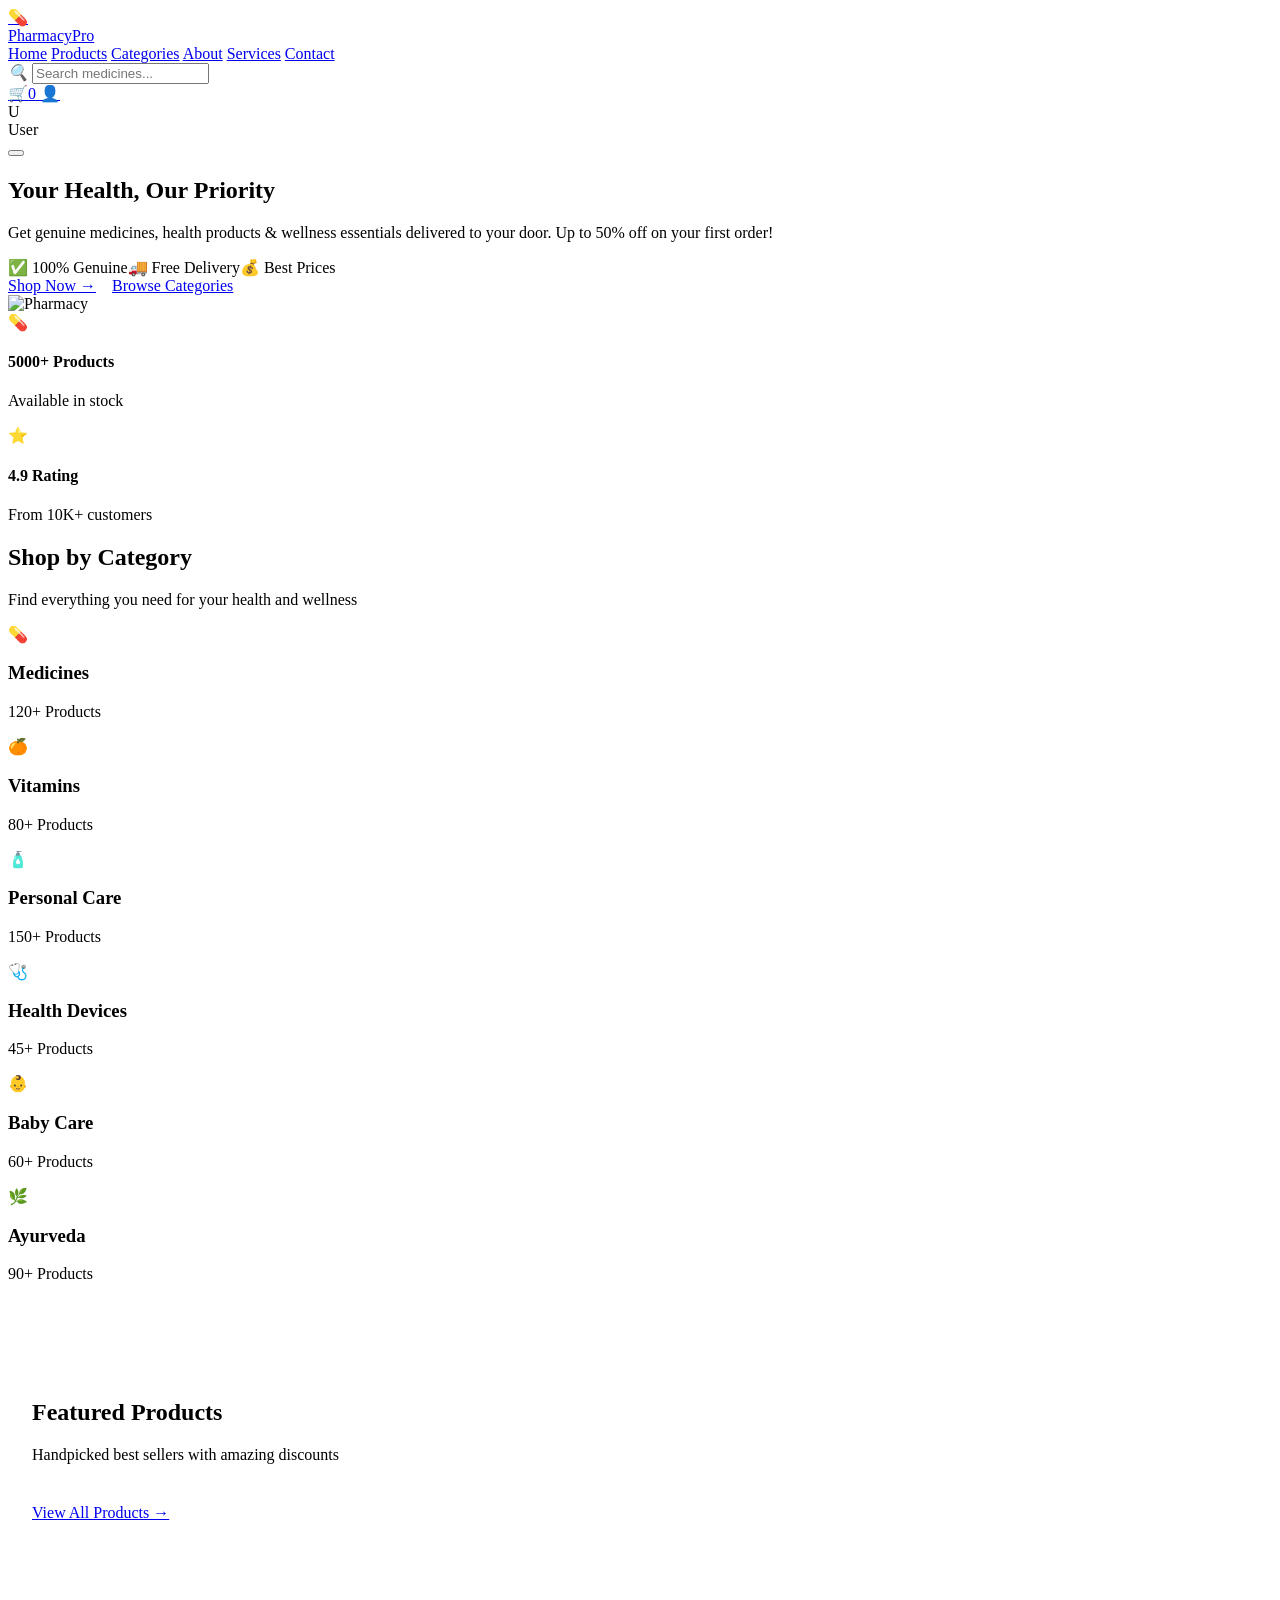
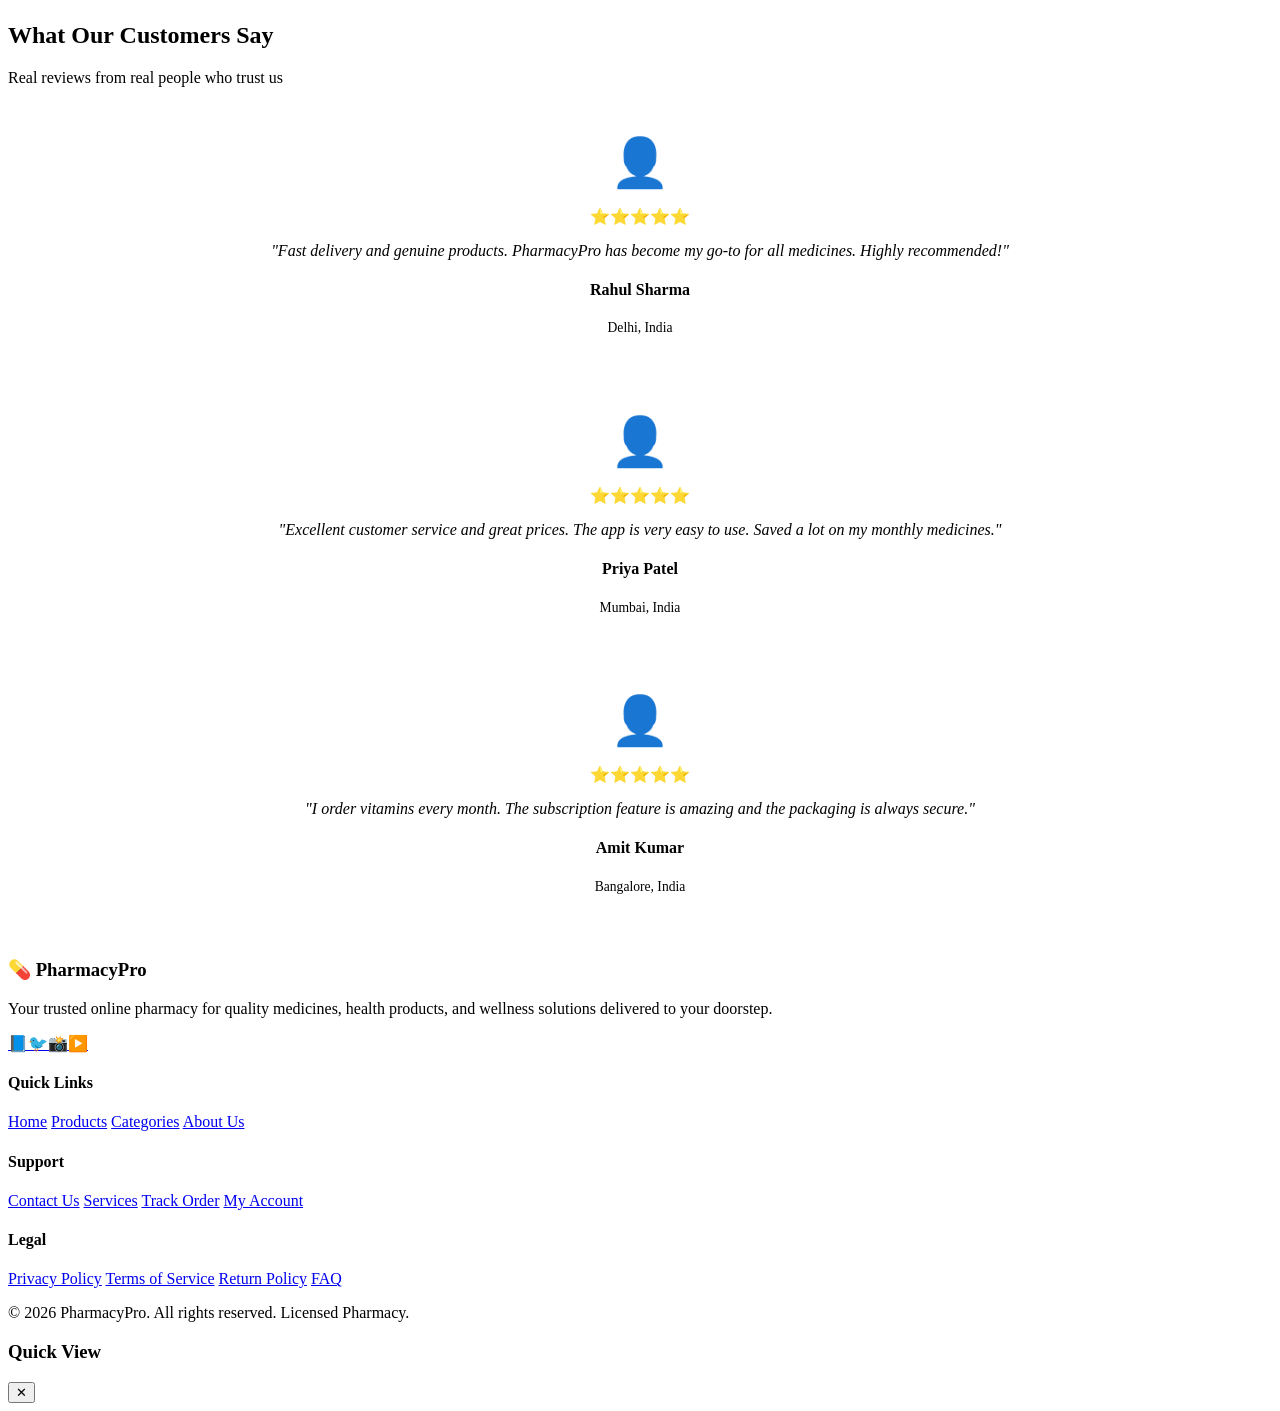
==== index.html @ deccadb0 "Initial PharmacyPro portfolio site" ====
<!DOCTYPE html><html lang="en"><head><meta charset="UTF-8"><meta name="viewport" content="width=device-width,initial-scale=1.0"><title>PharmacyPro - Your Trusted Online Pharmacy</title><link href="https://fonts.googleapis.com/css2?family=Inter:wght@400;500;600;700;800&display=swap" rel="stylesheet"><link rel="stylesheet" href="css/style.css"></head><body><header class="header">
  <div class="header-inner">
    <a href="index.html" class="logo">
      <div class="logo-icon">💊</div>
      <span>Pharmacy<span style="color:var(--primary)">Pro</span></span>
    </a>
    <nav class="nav-links">
      <a href="index.html" class="nav-home">Home</a>
      <a href="products.html" class="nav-products">Products</a>
      <a href="categories.html" class="nav-categories">Categories</a>
      <a href="about.html" class="nav-about">About</a>
      <a href="services.html" class="nav-services">Services</a>
      <a href="contact.html" class="nav-contact">Contact</a>
    </nav>
    <div class="header-actions">
      <div class="search-bar">
        <i>🔍</i>
        <input type="text" id="globalSearch" placeholder="Search medicines...">
      </div>
      <a href="cart.html" class="icon-btn" title="Cart">
        🛒<span class="badge" id="cartBadge">0</span>
      </a>
      <a href="auth.html" class="icon-btn" title="Account" id="authBtn">
        👤
      </a>
      <div class="user-menu hidden" id="userMenu">
        <div class="user-avatar" id="userAvatar">U</div>
        <span id="userName">User</span>
      </div>
      <button class="mobile-menu-btn" onclick="toggleMobileMenu()">
        <span></span><span></span><span></span>
      </button>
    </div>
  </div>
</header><section class="hero"><div class="hero-pattern"></div><div class="hero-content"><div class="hero-text"><h1>Your Health, <span>Our Priority</span></h1><p>Get genuine medicines, health products & wellness essentials delivered to your door. Up to 50% off on your first order!</p><div class="hero-badges"><span class="hero-badge">✅ 100% Genuine</span><span class="hero-badge">🚚 Free Delivery</span><span class="hero-badge">💰 Best Prices</span></div><div style="display:flex;gap:16px"><a href="products.html" class="btn btn-primary btn-lg">Shop Now →</a><a href="categories.html" class="btn btn-secondary btn-lg">Browse Categories</a></div></div><div class="hero-image"><img src="https://images.unsplash.com/photo-1584308666744-24d5c474f2ae?w=500&auto=format&fit=crop" alt="Pharmacy"><div class="hero-float-card card-1"><div class="icon">💊</div><div class="text"><h4>5000+ Products</h4><p>Available in stock</p></div></div><div class="hero-float-card card-2"><div class="icon">⭐</div><div class="text"><h4>4.9 Rating</h4><p>From 10K+ customers</p></div></div></div></div></section><section class="section"><div class="section-header"><h2>Shop by <span>Category</span></h2><p>Find everything you need for your health and wellness</p></div><div class="categories-grid"><div class="category-card" onclick="location.href='products.html?cat=medicines'"><div class="icon">💊</div><h3>Medicines</h3><p>120+ Products</p></div><div class="category-card" onclick="location.href='products.html?cat=vitamins'"><div class="icon">🍊</div><h3>Vitamins</h3><p>80+ Products</p></div><div class="category-card" onclick="location.href='products.html?cat=personal-care'"><div class="icon">🧴</div><h3>Personal Care</h3><p>150+ Products</p></div><div class="category-card" onclick="location.href='products.html?cat=health-devices'"><div class="icon">🩺</div><h3>Health Devices</h3><p>45+ Products</p></div><div class="category-card" onclick="location.href='products.html?cat=baby-care'"><div class="icon">👶</div><h3>Baby Care</h3><p>60+ Products</p></div><div class="category-card" onclick="location.href='products.html?cat=ayurveda'"><div class="icon">🌿</div><h3>Ayurveda</h3><p>90+ Products</p></div></div></section><section class="section" style="background:var(--white);margin:0;padding:80px 24px"><div class="section-header"><h2>Featured <span>Products</span></h2><p>Handpicked best sellers with amazing discounts</p></div><div class="products-grid" id="featuredProducts"></div><div class="text-center" style="margin-top:40px"><a href="products.html" class="btn btn-dark btn-lg">View All Products →</a></div></section><section class="section"><div class="section-header"><h2>What Our <span>Customers Say</span></h2><p>Real reviews from real people who trust us</p></div><div class="products-grid" id="testimonials"><div class="product-card" style="padding:32px;text-align:center"><div style="font-size:3rem;margin-bottom:16px">👤</div><div class="stars" style="margin-bottom:12px">⭐⭐⭐⭐⭐</div><p style="color:var(--gray);margin-bottom:16px;font-style:italic">"Fast delivery and genuine products. PharmacyPro has become my go-to for all medicines. Highly recommended!"</p><h4 style="font-weight:700">Rahul Sharma</h4><p style="font-size:0.85rem;color:var(--gray)">Delhi, India</p></div><div class="product-card" style="padding:32px;text-align:center"><div style="font-size:3rem;margin-bottom:16px">👤</div><div class="stars" style="margin-bottom:12px">⭐⭐⭐⭐⭐</div><p style="color:var(--gray);margin-bottom:16px;font-style:italic">"Excellent customer service and great prices. The app is very easy to use. Saved a lot on my monthly medicines."</p><h4 style="font-weight:700">Priya Patel</h4><p style="font-size:0.85rem;color:var(--gray)">Mumbai, India</p></div><div class="product-card" style="padding:32px;text-align:center"><div style="font-size:3rem;margin-bottom:16px">👤</div><div class="stars" style="margin-bottom:12px">⭐⭐⭐⭐⭐</div><p style="color:var(--gray);margin-bottom:16px;font-style:italic">"I order vitamins every month. The subscription feature is amazing and the packaging is always secure."</p><h4 style="font-weight:700">Amit Kumar</h4><p style="font-size:0.85rem;color:var(--gray)">Bangalore, India</p></div></div></section><footer class="footer">
  <div class="footer-inner">
    <div class="footer-brand">
      <h3>💊 PharmacyPro</h3>
      <p>Your trusted online pharmacy for quality medicines, health products, and wellness solutions delivered to your doorstep.</p>
      <div class="footer-social">
        <a href="#">📘</a><a href="#">🐦</a><a href="#">📸</a><a href="#">▶️</a>
      </div>
    </div>
    <div class="footer-col">
      <h4>Quick Links</h4>
      <a href="index.html">Home</a>
      <a href="products.html">Products</a>
      <a href="categories.html">Categories</a>
      <a href="about.html">About Us</a>
    </div>
    <div class="footer-col">
      <h4>Support</h4>
      <a href="contact.html">Contact Us</a>
      <a href="services.html">Services</a>
      <a href="orders.html">Track Order</a>
      <a href="auth.html">My Account</a>
    </div>
    <div class="footer-col">
      <h4>Legal</h4>
      <a href="#">Privacy Policy</a>
      <a href="#">Terms of Service</a>
      <a href="#">Return Policy</a>
      <a href="#">FAQ</a>
    </div>
  </div>
  <div class="footer-bottom">
    <p>© 2026 PharmacyPro. All rights reserved. Licensed Pharmacy.</p>
  </div>
</footer>
<div class="toast-container" id="toastContainer"></div>
<div class="modal-overlay" id="quickViewModal">
  <div class="modal">
    <div class="modal-header">
      <h3>Quick View</h3>
      <button class="modal-close" onclick="closeModal()">✕</button>
    </div>
    <div class="modal-body" id="modalBody"></div>
  </div>
</div><script src="js/firebase-config.js"></script>
<script src="js/app.js"></script>
<script src="https://www.gstatic.com/firebasejs/10.7.0/firebase-app-compat.js"></script>
<script src="https://www.gstatic.com/firebasejs/10.7.0/firebase-auth-compat.js"></script>
<script src="https://www.gstatic.com/firebasejs/10.7.0/firebase-firestore-compat.js"></script><script>document.querySelector(".nav-home").classList.add("active");renderFeaturedProducts();</script></body></html>
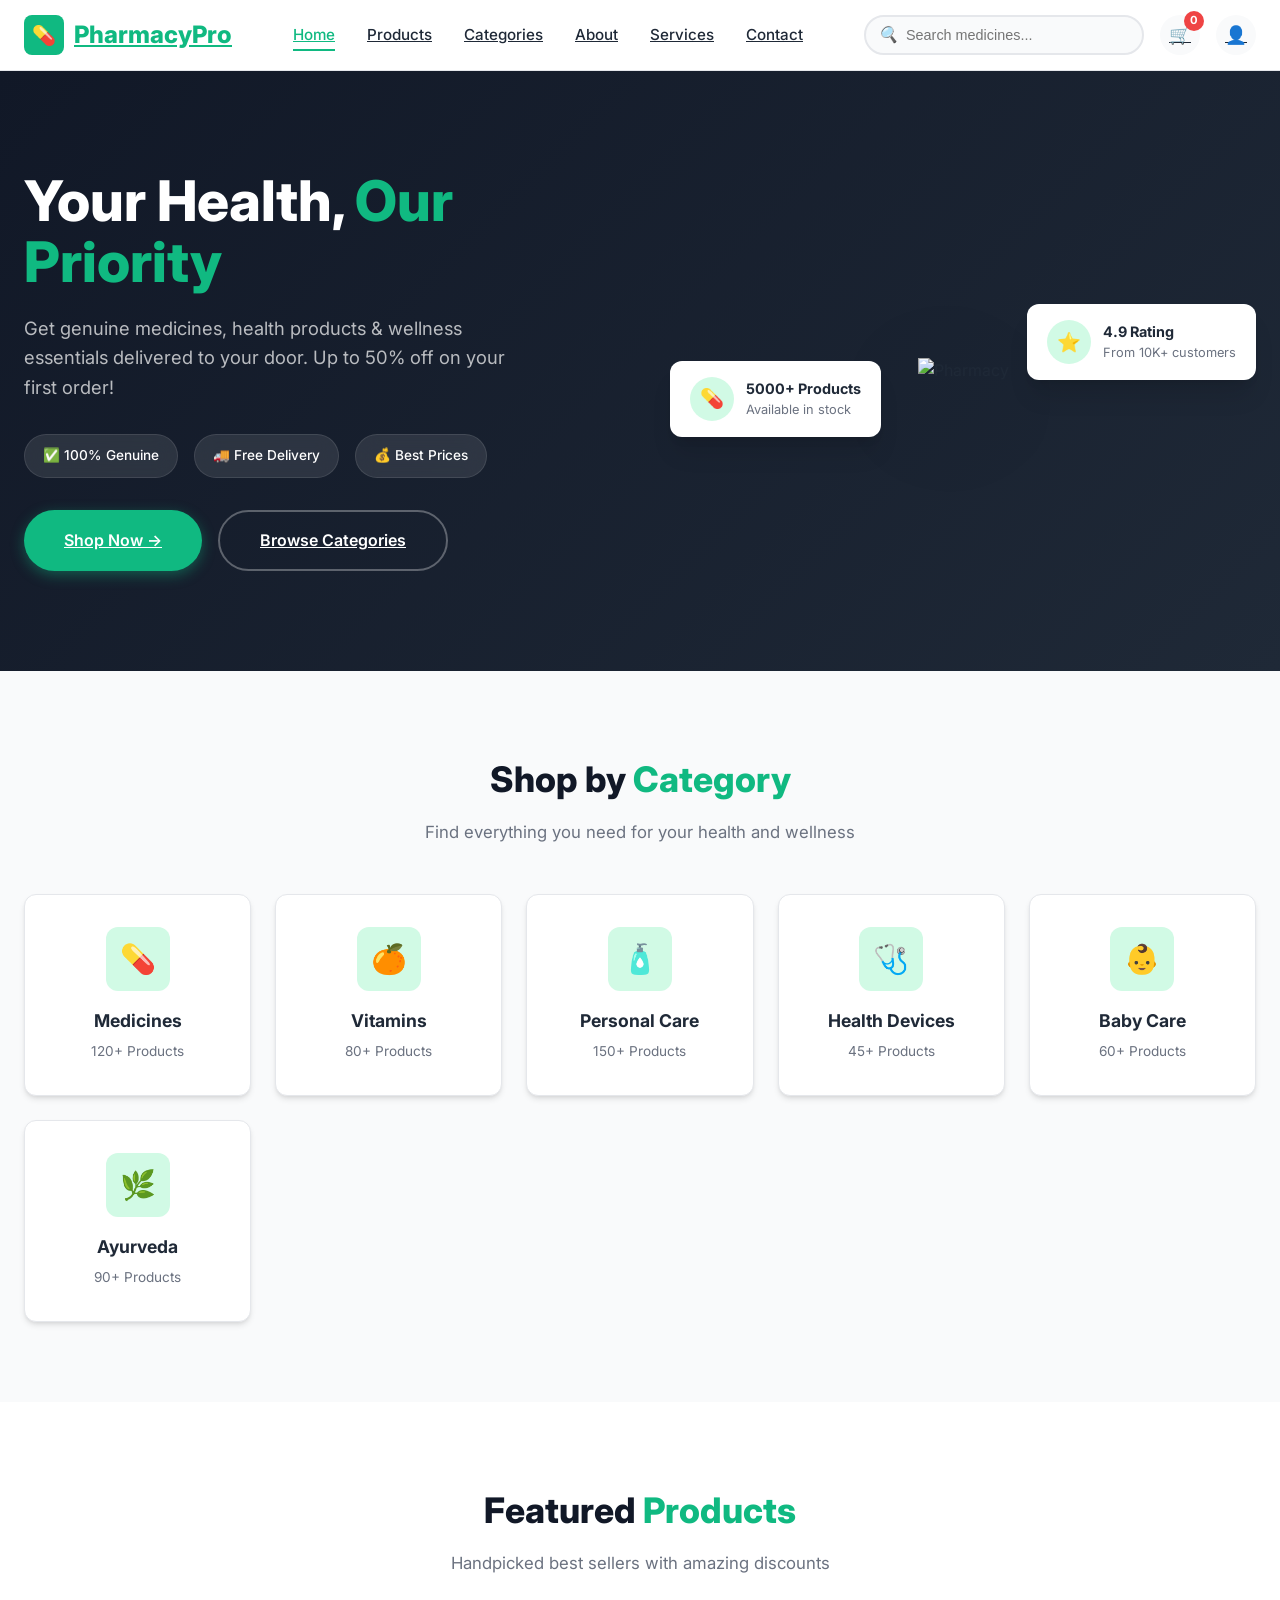
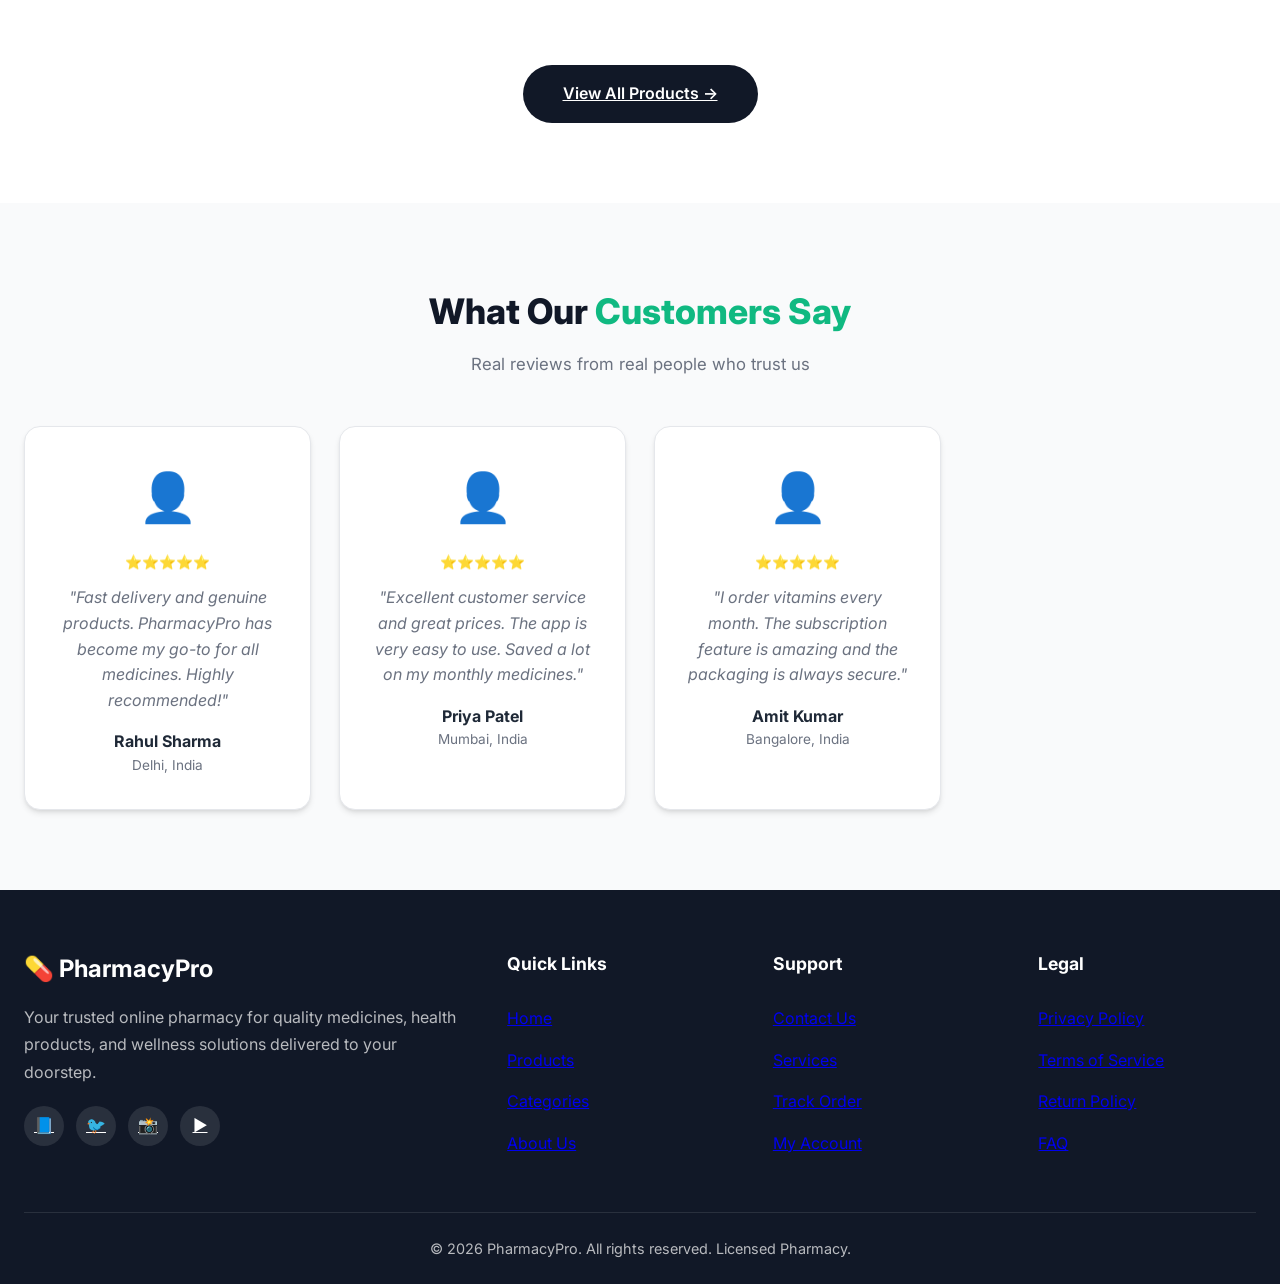
==== commit 40c3e6dd: "Fix static asset paths for GitHub Pages" ====
--- a/index.html
+++ b/index.html
@@ -1,4 +1,4 @@
-<!DOCTYPE html><html lang="en"><head><meta charset="UTF-8"><meta name="viewport" content="width=device-width,initial-scale=1.0"><title>PharmacyPro - Your Trusted Online Pharmacy</title><link href="https://fonts.googleapis.com/css2?family=Inter:wght@400;500;600;700;800&display=swap" rel="stylesheet"><link rel="stylesheet" href="css/style.css"></head><body><header class="header">
+<!DOCTYPE html><html lang="en"><head><meta charset="UTF-8"><meta name="viewport" content="width=device-width,initial-scale=1.0"><title>PharmacyPro - Your Trusted Online Pharmacy</title><link href="https://fonts.googleapis.com/css2?family=Inter:wght@400;500;600;700;800&display=swap" rel="stylesheet"><link rel="stylesheet" href="style.css"></head><body><header class="header">
   <div class="header-inner">
     <a href="index.html" class="logo">
       <div class="logo-icon">💊</div>
@@ -76,8 +76,8 @@
     </div>
     <div class="modal-body" id="modalBody"></div>
   </div>
-</div><script src="js/firebase-config.js"></script>
-<script src="js/app.js"></script>
+</div><script src="firebase-config.js"></script>
+<script src="app.js"></script>
 <script src="https://www.gstatic.com/firebasejs/10.7.0/firebase-app-compat.js"></script>
 <script src="https://www.gstatic.com/firebasejs/10.7.0/firebase-auth-compat.js"></script>
 <script src="https://www.gstatic.com/firebasejs/10.7.0/firebase-firestore-compat.js"></script><script>document.querySelector(".nav-home").classList.add("active");renderFeaturedProducts();</script></body></html>
--- a/style.css
+++ b/style.css
@@ -0,0 +1 @@
+:root{--primary:#10b981;--primary-dark:#059669;--primary-light:#d1fae5;--secondary:#1f2937;--dark:#111827;--light:#f9fafb;--white:#ffffff;--gray:#6b7280;--gray-light:#e5e7eb;--danger:#ef4444;--warning:#f59e0b;--success:#22c55e;--info:#3b82f6;--shadow:0 4px 6px -1px rgba(0,0,0,0.1),0 2px 4px -2px rgba(0,0,0,0.1);--shadow-lg:0 10px 15px -3px rgba(0,0,0,0.1),0 4px 6px -4px rgba(0,0,0,0.1);--shadow-xl:0 20px 25px -5px rgba(0,0,0,0.1),0 8px 10px -6px rgba(0,0,0,0.1);--radius:12px;--radius-sm:8px;--radius-lg:16px;--transition:all 0.3s cubic-bezier(0.4,0,0.2,1);--font:'Inter',-apple-system,BlinkMacSystemFont,'Segoe UI',Roboto,sans-serif;}* {margin:0;padding:0;box-sizing:border-box} html{scroll-behavior:smooth} body{font-family:var(--font);background:var(--light);color:var(--secondary);line-height:1.6;overflow-x:hidden}::-webkit-scrollbar{width:8px} ::-webkit-scrollbar-track{background:var(--light)} ::-webkit-scrollbar-thumb{background:var(--primary);border-radius:4px} ::-webkit-scrollbar-thumb:hover{background:var(--primary-dark)}.header{position:sticky;top:0;z-index:1000;background:rgba(255,255,255,0.95);backdrop-filter:blur(20px);border-bottom:1px solid var(--gray-light);transition:var(--transition)} .header.scrolled{box-shadow:var(--shadow)}.header-inner{max-width:1400px;margin:0 auto;padding:0 24px;display:flex;align-items:center;justify-content:space-between;height:70px}.logo{display:flex;align-items:center;gap:10px;font-size:1.5rem;font-weight:800;color:var(--primary)} .logo-icon{width:40px;height:40px;background:var(--primary);border-radius:var(--radius-sm);display:flex;align-items:center;justify-content:center;color:white;font-size:1.2rem}.nav-links{display:flex;align-items:center;gap:32px} .nav-links a{font-weight:500;font-size:0.95rem;color:var(--secondary);position:relative;transition:var(--transition)} .nav-links a::after{content:'';position:absolute;bottom:-4px;left:0;width:0;height:2px;background:var(--primary);transition:var(--transition)} .nav-links a:hover{color:var(--primary)} .nav-links a:hover::after{width:100%} .nav-links a.active{color:var(--primary)} .nav-links a.active::after{width:100%}.header-actions{display:flex;align-items:center;gap:16px} .search-bar{position:relative} .search-bar input{width:280px;padding:10px 16px 10px 40px;border:2px solid var(--gray-light);border-radius:50px;font-size:0.9rem;transition:var(--transition);background:var(--light)} .search-bar input:focus{border-color:var(--primary);box-shadow:0 0 0 4px var(--primary-light)} .search-bar i{position:absolute;left:14px;top:50%;transform:translateY(-50%);color:var(--gray)}.icon-btn{width:40px;height:40px;border-radius:50%;display:flex;align-items:center;justify-content:center;background:var(--light);color:var(--secondary);font-size:1.1rem;transition:var(--transition);position:relative} .icon-btn:hover{background:var(--primary);color:white;transform:translateY(-2px)} .icon-btn .badge{position:absolute;top:-4px;right:-4px;width:20px;height:20px;border-radius:50%;background:var(--danger);color:white;font-size:0.7rem;font-weight:700;display:flex;align-items:center;justify-content:center}.user-menu{display:flex;align-items:center;gap:8px;cursor:pointer;padding:6px 12px;border-radius:50px;transition:var(--transition)} .user-menu:hover{background:var(--light)} .user-avatar{width:36px;height:36px;border-radius:50%;background:var(--primary);color:white;display:flex;align-items:center;justify-content:center;font-weight:700;font-size:0.9rem}.mobile-menu-btn{display:none;flex-direction:column;gap:5px;background:none;padding:5px} .mobile-menu-btn span{width:24px;height:2px;background:var(--secondary);transition:var(--transition)}.hero{position:relative;min-height:600px;display:flex;align-items:center;background:linear-gradient(135deg,var(--dark) 0%,var(--secondary) 100%);overflow:hidden} .hero-pattern{position:absolute;inset:0;opacity:0.05}.hero-content{max-width:1400px;margin:0 auto;padding:0 24px;display:grid;grid-template-columns:1fr 1fr;gap:60px;align-items:center;position:relative;z-index:1}.hero-text h1{font-size:3.5rem;font-weight:800;color:white;line-height:1.1;margin-bottom:20px} .hero-text h1 span{color:var(--primary)} .hero-text p{font-size:1.15rem;color:rgba(255,255,255,0.7);margin-bottom:32px;max-width:500px}.hero-badges{display:flex;gap:16px;margin-bottom:32px} .hero-badge{display:flex;align-items:center;gap:8px;background:rgba(255,255,255,0.1);backdrop-filter:blur(10px);padding:10px 18px;border-radius:50px;color:white;font-size:0.85rem;font-weight:500;border:1px solid rgba(255,255,255,0.1)} .hero-badge i{color:var(--primary)}.hero-image{position:relative;display:flex;justify-content:center} .hero-image img{max-height:450px;filter:drop-shadow(0 30px 60px rgba(0,0,0,0.3))}.hero-float-card{position:absolute;background:white;border-radius:var(--radius);padding:16px 20px;box-shadow:var(--shadow-xl);display:flex;align-items:center;gap:12px} .hero-float-card.card-1{top:10%;left:0;animation:floating 4s ease-in-out infinite} .hero-float-card.card-2{bottom:15%;right:0;animation:floating 4s ease-in-out infinite 1s} .hero-float-card .icon{width:44px;height:44px;border-radius:50%;background:var(--primary-light);color:var(--primary);display:flex;align-items:center;justify-content:center;font-size:1.2rem} .hero-float-card .text h4{font-size:0.9rem;color:var(--secondary)} .hero-float-card .text p{font-size:0.8rem;color:var(--gray)}@keyframes floating{0%,100%{transform:translateY(0)}50%{transform:translateY(-15px)}}.btn{display:inline-flex;align-items:center;justify-content:center;gap:8px;padding:14px 32px;border-radius:50px;font-weight:600;font-size:0.95rem;transition:var(--transition);border:none;cursor:pointer} .btn-primary{background:var(--primary);color:white;box-shadow:0 4px 14px rgba(16,185,129,0.4)} .btn-primary:hover{background:var(--primary-dark);transform:translateY(-2px);box-shadow:0 8px 25px rgba(16,185,129,0.5)} .btn-secondary{background:transparent;color:white;border:2px solid rgba(255,255,255,0.3)} .btn-secondary:hover{background:rgba(255,255,255,0.1);border-color:white} .btn-dark{background:var(--dark);color:white} .btn-dark:hover{background:var(--secondary);transform:translateY(-2px)} .btn-outline{background:transparent;color:var(--primary);border:2px solid var(--primary)} .btn-outline:hover{background:var(--primary);color:white} .btn-sm{padding:8px 20px;font-size:0.85rem} .btn-lg{padding:16px 40px;font-size:1rem}.section{padding:80px 24px;max-width:1400px;margin:0 auto} .section-header{text-align:center;margin-bottom:48px} .section-header h2{font-size:2.2rem;font-weight:800;color:var(--dark);margin-bottom:12px} .section-header h2 span{color:var(--primary)} .section-header p{color:var(--gray);font-size:1.05rem;max-width:600px;margin:0 auto}.categories-grid{display:grid;grid-template-columns:repeat(auto-fill,minmax(200px,1fr));gap:24px} .category-card{background:var(--white);border-radius:var(--radius);padding:32px 24px;text-align:center;box-shadow:var(--shadow);transition:var(--transition);border:1px solid var(--gray-light);cursor:pointer} .category-card:hover{transform:translateY(-8px);box-shadow:var(--shadow-xl);border-color:var(--primary)} .category-card .icon{width:64px;height:64px;border-radius:var(--radius);background:var(--primary-light);color:var(--primary);display:flex;align-items:center;justify-content:center;font-size:1.8rem;margin:0 auto 16px;transition:var(--transition)} .category-card:hover .icon{background:var(--primary);color:white;transform:scale(1.1)} .category-card h3{font-size:1.1rem;font-weight:700;margin-bottom:6px} .category-card p{font-size:0.85rem;color:var(--gray)}.products-toolbar{display:flex;align-items:center;justify-content:space-between;margin-bottom:32px;flex-wrap:wrap;gap:16px} .filter-group{display:flex;align-items:center;gap:12px} .filter-group select,.filter-group input{padding:10px 16px;border:2px solid var(--gray-light);border-radius:var(--radius-sm);font-size:0.9rem;background:var(--white);transition:var(--transition)} .filter-group select:focus,.filter-group input:focus{border-color:var(--primary)}.products-grid{display:grid;grid-template-columns:repeat(auto-fill,minmax(280px,1fr));gap:28px} .product-card{background:var(--white);border-radius:var(--radius-lg);overflow:hidden;box-shadow:var(--shadow);transition:var(--transition);position:relative;border:1px solid var(--gray-light)} .product-card:hover{transform:translateY(-8px);box-shadow:var(--shadow-xl)} .product-badge{position:absolute;top:16px;left:16px;padding:6px 14px;border-radius:50px;font-size:0.75rem;font-weight:700;z-index:2} .badge-sale{background:var(--danger);color:white} .badge-new{background:var(--info);color:white} .badge-best{background:var(--warning);color:white}.product-wishlist{position:absolute;top:16px;right:16px;width:36px;height:36px;border-radius:50%;background:white;display:flex;align-items:center;justify-content:center;color:var(--gray);box-shadow:var(--shadow);z-index:2;transition:var(--transition);cursor:pointer} .product-wishlist:hover,.product-wishlist.active{background:var(--danger);color:white}.product-image{height:220px;display:flex;align-items:center;justify-content:center;padding:24px;background:linear-gradient(180deg,var(--light) 0%,var(--white) 100%);position:relative;overflow:hidden} .product-image img{max-height:100%;object-fit:contain;transition:var(--transition)} .product-card:hover .product-image img{transform:scale(1.08)} .product-overlay{position:absolute;inset:0;background:rgba(0,0,0,0.4);display:flex;align-items:center;justify-content:center;gap:12px;opacity:0;transition:var(--transition)} .product-card:hover .product-overlay{opacity:1} .product-overlay button{width:44px;height:44px;border-radius:50%;background:white;color:var(--secondary);display:flex;align-items:center;justify-content:center;font-size:1rem;transition:var(--transition)} .product-overlay button:hover{background:var(--primary);color:white}.product-info{padding:20px} .product-category{font-size:0.8rem;color:var(--primary);font-weight:600;text-transform:uppercase;letter-spacing:0.5px;margin-bottom:6px} .product-title{font-size:1.05rem;font-weight:700;color:var(--dark);margin-bottom:8px;line-height:1.3;display:-webkit-box;-webkit-line-clamp:2;-webkit-box-orient:vertical;overflow:hidden} .product-rating{display:flex;align-items:center;gap:6px;margin-bottom:12px} .stars{color:var(--warning);font-size:0.85rem} .rating-count{font-size:0.8rem;color:var(--gray)}.product-price{display:flex;align-items:center;gap:10px;margin-bottom:14px} .price-current{font-size:1.3rem;font-weight:800;color:var(--primary)} .price-old{font-size:0.95rem;color:var(--gray);text-decoration:line-through} .price-discount{padding:4px 10px;border-radius:50px;background:var(--danger);color:white;font-size:0.75rem;font-weight:700}.product-actions{display:flex;gap:10px} .product-actions .btn{flex:1;padding:12px;font-size:0.9rem;border-radius:var(--radius-sm)}.cart-container{display:grid;grid-template-columns:1fr 380px;gap:32px} .cart-items{background:var(--white);border-radius:var(--radius-lg);padding:24px;box-shadow:var(--shadow)} .cart-item{display:grid;grid-template-columns:100px 1fr auto;gap:20px;padding:20px 0;border-bottom:1px solid var(--gray-light);align-items:center} .cart-item:last-child{border-bottom:none} .cart-item-img{width:100px;height:100px;border-radius:var(--radius-sm);background:var(--light);display:flex;align-items:center;justify-content:center;overflow:hidden} .cart-item-img img{max-height:80%;object-fit:contain} .cart-item-details h4{font-size:1rem;font-weight:700;margin-bottom:4px} .cart-item-details p{font-size:0.85rem;color:var(--gray)} .cart-item-price{font-weight:700;color:var(--primary);font-size:1.1rem}.qty-control{display:flex;align-items:center;gap:8px;margin-top:10px} .qty-control button{width:32px;height:32px;border-radius:50%;background:var(--light);color:var(--secondary);display:flex;align-items:center;justify-content:center;font-size:1rem;transition:var(--transition)} .qty-control button:hover{background:var(--primary);color:white} .qty-control span{width:40px;text-align:center;font-weight:700}.cart-summary{background:var(--white);border-radius:var(--radius-lg);padding:24px;box-shadow:var(--shadow);height:fit-content;position:sticky;top:90px} .cart-summary h3{font-size:1.2rem;margin-bottom:20px} .summary-row{display:flex;justify-content:space-between;padding:12px 0;border-bottom:1px solid var(--gray-light);font-size:0.95rem} .summary-row.total{border-bottom:none;padding-top:16px;font-size:1.2rem;font-weight:800;color:var(--dark)} .cart-summary .btn{width:100%;margin-top:20px}.checkout-container{max-width:900px;margin:0 auto} .checkout-steps{display:flex;align-items:center;justify-content:center;gap:8px;margin-bottom:40px} .step{display:flex;align-items:center;gap:10px;padding:12px 24px;border-radius:50px;background:var(--light);color:var(--gray);font-weight:600;font-size:0.9rem;transition:var(--transition)} .step.active{background:var(--primary);color:white} .step.completed{background:var(--primary-light);color:var(--primary)} .step-number{width:28px;height:28px;border-radius:50%;background:var(--gray-light);color:var(--gray);display:flex;align-items:center;justify-content:center;font-size:0.8rem;font-weight:700} .step.active .step-number{background:white;color:var(--primary)} .step.completed .step-number{background:var(--primary);color:white}.checkout-form{background:var(--white);border-radius:var(--radius-lg);padding:32px;box-shadow:var(--shadow)} .form-group{margin-bottom:20px} .form-group label{display:block;font-weight:600;font-size:0.9rem;margin-bottom:8px;color:var(--dark)} .form-group input,.form-group textarea,.form-group select{width:100%;padding:12px 16px;border:2px solid var(--gray-light);border-radius:var(--radius-sm);font-size:0.95rem;transition:var(--transition);background:var(--light)} .form-group input:focus,.form-group textarea:focus,.form-group select:focus{border-color:var(--primary);box-shadow:0 0 0 4px var(--primary-light)} .form-row{display:grid;grid-template-columns:1fr 1fr;gap:16px}.payment-methods{display:grid;grid-template-columns:repeat(3,1fr);gap:12px;margin-bottom:24px} .payment-method{padding:16px;border:2px solid var(--gray-light);border-radius:var(--radius-sm);text-align:center;cursor:pointer;transition:var(--transition)} .payment-method:hover{border-color:var(--primary)} .payment-method.selected{border-color:var(--primary);background:var(--primary-light)} .payment-method i{font-size:1.5rem;margin-bottom:8px;display:block} .payment-method span{font-size:0.85rem;font-weight:600}.auth-container{min-height:100vh;display:flex;align-items:center;justify-content:center;padding:40px 24px;background:linear-gradient(135deg,var(--dark) 0%,var(--secondary) 100%)} .auth-box{background:var(--white);border-radius:var(--radius-lg);padding:48px;width:100%;max-width:460px;box-shadow:var(--shadow-xl)} .auth-box h2{font-size:1.8rem;margin-bottom:8px;text-align:center} .auth-box p{color:var(--gray);text-align:center;margin-bottom:28px}.social-login{display:flex;gap:12px;margin-bottom:24px} .social-btn{flex:1;padding:12px;border-radius:var(--radius-sm);border:2px solid var(--gray-light);background:var(--white);display:flex;align-items:center;justify-content:center;gap:8px;font-weight:600;font-size:0.9rem;transition:var(--transition)} .social-btn:hover{border-color:var(--primary);background:var(--light)}.divider{display:flex;align-items:center;gap:16px;margin-bottom:24px;color:var(--gray);font-size:0.85rem} .divider::before,.divider::after{content:'';flex:1;height:1px;background:var(--gray-light)}.auth-footer{text-align:center;margin-top:24px;font-size:0.9rem;color:var(--gray)} .auth-footer a{color:var(--primary);font-weight:600}.order-card{background:var(--white);border-radius:var(--radius-lg);padding:24px;margin-bottom:20px;box-shadow:var(--shadow);border:1px solid var(--gray-light)} .order-header{display:flex;justify-content:space-between;align-items:center;margin-bottom:16px;padding-bottom:16px;border-bottom:1px solid var(--gray-light)} .order-id{font-weight:700;color:var(--dark)} .order-date{font-size:0.85rem;color:var(--gray)} .order-status{padding:6px 16px;border-radius:50px;font-size:0.8rem;font-weight:700} .status-pending{background:#fef3c7;color:#92400e} .status-processing{background:#dbeafe;color:#1e40af} .status-shipped{background:#e0e7ff;color:#3730a3} .status-delivered{background:#d1fae5;color:#065f46} .status-cancelled{background:#fee2e2;color:#991b1b}.order-items{display:flex;gap:16px;margin-bottom:16px} .order-item-img{width:60px;height:60px;border-radius:var(--radius-sm);background:var(--light);display:flex;align-items:center;justify-content:center} .order-item-img img{max-height:80%} .order-item-info h4{font-size:0.95rem;margin-bottom:4px} .order-item-info p{font-size:0.85rem;color:var(--gray)} .order-footer{display:flex;justify-content:space-between;align-items:center;padding-top:16px;border-top:1px solid var(--gray-light)} .order-total{font-weight:700;font-size:1.1rem} .order-actions{display:flex;gap:10px}.bill-container{max-width:800px;margin:40px auto;background:var(--white);border-radius:var(--radius-lg);box-shadow:var(--shadow-xl);overflow:hidden} .bill-header{background:linear-gradient(135deg,var(--primary) 0%,var(--primary-dark) 100%);color:white;padding:40px;text-align:center} .bill-header h1{font-size:2rem;margin-bottom:8px} .bill-header p{opacity:0.9} .bill-body{padding:40px} .bill-row{display:flex;justify-content:space-between;margin-bottom:32px;flex-wrap:wrap;gap:20px} .bill-col h4{font-size:0.85rem;color:var(--gray);margin-bottom:6px} .bill-col p{font-weight:600}.bill-table{width:100%;border-collapse:collapse;margin-bottom:32px} .bill-table th,.bill-table td{padding:14px;text-align:left;border-bottom:1px solid var(--gray-light)} .bill-table th{background:var(--light);font-weight:700;font-size:0.85rem;text-transform:uppercase;letter-spacing:0.5px;color:var(--gray)} .bill-table td{font-size:0.95rem} .bill-table .text-right{text-align:right}.bill-totals{border-top:2px solid var(--dark);padding-top:20px} .bill-total-row{display:flex;justify-content:space-between;padding:8px 0;font-size:0.95rem} .bill-total-row.grand-total{font-size:1.3rem;font-weight:800;color:var(--primary);border-top:2px solid var(--gray-light);margin-top:8px;padding-top:16px} .bill-footer{text-align:center;padding:24px;background:var(--light);color:var(--gray);font-size:0.9rem}@media print{.header,.btn-print,.bill-footer{display:none!important} .bill-container{box-shadow:none;margin:0} body{background:white}}.about-hero{background:linear-gradient(135deg,var(--dark) 0%,var(--secondary) 100%);color:white;padding:100px 24px;text-align:center} .about-hero h1{font-size:3rem;margin-bottom:16px} .about-hero p{font-size:1.1rem;opacity:0.8;max-width:700px;margin:0 auto}.stats-grid{display:grid;grid-template-columns:repeat(4,1fr);gap:24px;margin-top:-60px;padding:0 24px;max-width:1200px;margin-left:auto;margin-right:auto} .stat-card{background:var(--white);border-radius:var(--radius-lg);padding:32px 24px;text-align:center;box-shadow:var(--shadow-lg);border:1px solid var(--gray-light)} .stat-card h3{font-size:2.5rem;color:var(--primary);margin-bottom:8px} .stat-card p{color:var(--gray);font-size:0.95rem}.team-grid{display:grid;grid-template-columns:repeat(auto-fill,minmax(260px,1fr));gap:28px} .team-card{background:var(--white);border-radius:var(--radius-lg);overflow:hidden;box-shadow:var(--shadow);text-align:center;transition:var(--transition)} .team-card:hover{transform:translateY(-8px);box-shadow:var(--shadow-xl)} .team-card img{width:100%;height:280px;object-fit:cover} .team-card h3{font-size:1.1rem;margin-top:20px;margin-bottom:4px} .team-card p{color:var(--primary);font-weight:600;font-size:0.9rem;margin-bottom:16px} .team-social{display:flex;justify-content:center;gap:12px;padding-bottom:24px} .team-social a{width:36px;height:36px;border-radius:50%;background:var(--light);color:var(--gray);display:flex;align-items:center;justify-content:center;transition:var(--transition)} .team-social a:hover{background:var(--primary);color:white}.services-grid{display:grid;grid-template-columns:repeat(auto-fill,minmax(320px,1fr));gap:28px} .service-card{background:var(--white);border-radius:var(--radius-lg);padding:32px;box-shadow:var(--shadow);border:1px solid var(--gray-light);transition:var(--transition);position:relative;overflow:hidden} .service-card::before{content:'';position:absolute;top:0;left:0;width:4px;height:100%;background:var(--primary);transform:scaleY(0);transition:var(--transition)} .service-card:hover::before{transform:scaleY(1)} .service-card:hover{transform:translateY(-6px);box-shadow:var(--shadow-xl)} .service-card .icon{width:60px;height:60px;border-radius:var(--radius);background:var(--primary-light);color:var(--primary);display:flex;align-items:center;justify-content:center;font-size:1.5rem;margin-bottom:20px} .service-card h3{font-size:1.2rem;margin-bottom:10px} .service-card p{color:var(--gray);font-size:0.95rem;line-height:1.6}.contact-container{display:grid;grid-template-columns:1fr 1fr;gap:48px;align-items:start} .contact-info h2{font-size:2rem;margin-bottom:16px} .contact-info p{color:var(--gray);margin-bottom:32px} .contact-item{display:flex;align-items:flex-start;gap:16px;margin-bottom:24px} .contact-item .icon{width:50px;height:50px;border-radius:var(--radius);background:var(--primary-light);color:var(--primary);display:flex;align-items:center;justify-content:center;font-size:1.2rem;flex-shrink:0} .contact-item h4{font-size:1rem;margin-bottom:4px} .contact-item p{color:var(--gray);font-size:0.9rem;margin:0} .contact-form{background:var(--white);border-radius:var(--radius-lg);padding:40px;box-shadow:var(--shadow)}.admin-layout{display:grid;grid-template-columns:260px 1fr;min-height:100vh} .admin-sidebar{background:var(--dark);color:white;padding:24px;position:sticky;top:0;height:100vh;overflow-y:auto} .admin-sidebar .logo{color:white;margin-bottom:40px} .admin-sidebar .logo-icon{background:var(--primary)} .admin-nav a{display:flex;align-items:center;gap:12px;padding:12px 16px;border-radius:var(--radius-sm);color:rgba(255,255,255,0.7);font-weight:500;margin-bottom:4px;transition:var(--transition)} .admin-nav a:hover,.admin-nav a.active{background:rgba(255,255,255,0.1);color:white} .admin-nav a i{width:20px;text-align:center} .admin-main{padding:32px;background:var(--light)} .admin-header{display:flex;justify-content:space-between;align-items:center;margin-bottom:32px} .admin-header h1{font-size:1.8rem}.stats-cards{display:grid;grid-template-columns:repeat(4,1fr);gap:24px;margin-bottom:32px} .admin-stat-card{background:var(--white);border-radius:var(--radius-lg);padding:24px;box-shadow:var(--shadow);display:flex;align-items:center;gap:16px} .admin-stat-card .icon{width:56px;height:56px;border-radius:var(--radius);display:flex;align-items:center;justify-content:center;font-size:1.4rem} .admin-stat-card .info h3{font-size:1.8rem;margin-bottom:4px} .admin-stat-card .info p{color:var(--gray);font-size:0.9rem}.admin-table-container{background:var(--white);border-radius:var(--radius-lg);padding:24px;box-shadow:var(--shadow);overflow-x:auto} .admin-table{width:100%;border-collapse:collapse} .admin-table th,.admin-table td{padding:14px 16px;text-align:left;border-bottom:1px solid var(--gray-light);font-size:0.9rem} .admin-table th{background:var(--light);font-weight:700;color:var(--gray);text-transform:uppercase;letter-spacing:0.5px;font-size:0.8rem} .admin-table tr:hover{background:var(--light)} .admin-table .badge{padding:4px 12px;border-radius:50px;font-size:0.75rem;font-weight:700}.footer{background:var(--dark);color:rgba(255,255,255,0.7);padding:60px 24px 24px} .footer-inner{max-width:1400px;margin:0 auto;display:grid;grid-template-columns:2fr 1fr 1fr 1fr;gap:48px;margin-bottom:48px} .footer-brand h3{color:white;font-size:1.5rem;margin-bottom:16px;display:flex;align-items:center;gap:10px} .footer-brand p{line-height:1.7;margin-bottom:20px} .footer-social{display:flex;gap:12px} .footer-social a{width:40px;height:40px;border-radius:50%;background:rgba(255,255,255,0.1);color:white;display:flex;align-items:center;justify-content:center;transition:var(--transition)} .footer-social a:hover{background:var(--primary);transform:translateY(-3px)} .footer-col h4{color:white;font-size:1.1rem;margin-bottom:20px} .footer-col a{display:block;padding:8px 0;transition:var(--transition)} .footer-col a:hover{color:var(--primary);padding-left:4px} .footer-bottom{max-width:1400px;margin:0 auto;border-top:1px solid rgba(255,255,255,0.1);padding-top:24px;text-align:center;font-size:0.9rem}.modal-overlay{position:fixed;inset:0;background:rgba(0,0,0,0.6);backdrop-filter:blur(4px);z-index:2000;display:flex;align-items:center;justify-content:center;padding:24px;opacity:0;visibility:hidden;transition:var(--transition)} .modal-overlay.active{opacity:1;visibility:visible} .modal{background:var(--white);border-radius:var(--radius-lg);max-width:800px;width:100%;max-height:90vh;overflow-y:auto;box-shadow:var(--shadow-xl);transform:scale(0.9);transition:var(--transition)} .modal-overlay.active .modal{transform:scale(1)} .modal-header{display:flex;justify-content:space-between;align-items:center;padding:24px;border-bottom:1px solid var(--gray-light)} .modal-header h3{font-size:1.3rem} .modal-close{width:36px;height:36px;border-radius:50%;background:var(--light);color:var(--gray);display:flex;align-items:center;justify-content:center;transition:var(--transition)} .modal-close:hover{background:var(--danger);color:white} .modal-body{padding:24px}.quick-view{display:grid;grid-template-columns:1fr 1fr;gap:32px} .quick-view-img{background:var(--light);border-radius:var(--radius);display:flex;align-items:center;justify-content:center;padding:32px} .quick-view-img img{max-height:300px} .quick-view-info h2{font-size:1.5rem;margin-bottom:8px} .quick-view-info .price{font-size:1.8rem;font-weight:800;color:var(--primary);margin-bottom:16px} .quick-view-info .desc{color:var(--gray);margin-bottom:20px;line-height:1.7}.toast-container{position:fixed;bottom:24px;right:24px;z-index:3000;display:flex;flex-direction:column;gap:12px} .toast{background:var(--white);border-radius:var(--radius);padding:16px 20px;box-shadow:var(--shadow-xl);display:flex;align-items:center;gap:12px;min-width:300px;border-left:4px solid var(--primary);animation:slideIn 0.3s ease, fadeOut 0.3s ease 2.7s forwards} .toast.success{border-left-color:var(--success)} .toast.error{border-left-color:var(--danger)} .toast.warning{border-left-color:var(--warning)} @keyframes slideIn{from{transform:translateX(100%);opacity:0}to{transform:translateX(0);opacity:1}} @keyframes fadeOut{to{opacity:0;transform:translateX(100%)}}@media(max-width:1024px){.hero-content{grid-template-columns:1fr;text-align:center} .hero-text p{margin:0 auto 32px} .hero-image{display:none} .cart-container{grid-template-columns:1fr} .cart-summary{position:static} .contact-container{grid-template-columns:1fr} .admin-layout{grid-template-columns:1fr} .admin-sidebar{display:none} .stats-cards,.stats-grid{grid-template-columns:repeat(2,1fr)} .footer-inner{grid-template-columns:1fr 1fr}}@media(max-width:768px){.nav-links,.search-bar,.user-menu{display:none} .mobile-menu-btn{display:flex} .hero-text h1{font-size:2.2rem} .section{padding:48px 16px} .section-header h2{font-size:1.6rem} .products-toolbar{flex-direction:column;align-items:stretch} .payment-methods{grid-template-columns:1fr} .form-row{grid-template-columns:1fr} .quick-view{grid-template-columns:1fr} .stats-cards,.stats-grid{grid-template-columns:1fr} .footer-inner{grid-template-columns:1fr} .cart-item{grid-template-columns:80px 1fr} .cart-item-price{grid-column:2;text-align:left}}.text-center{text-align:center} .text-primary{color:var(--primary)} .text-danger{color:var(--danger)} .text-success{color:var(--success)} .text-gray{color:var(--gray)} .font-bold{font-weight:700} .hidden{display:none!important}.spinner{width:40px;height:40px;border:3px solid var(--gray-light);border-top-color:var(--primary);border-radius:50%;animation:spin 1s linear infinite} @keyframes spin{to{transform:rotate(360deg)}}.skeleton{background:linear-gradient(90deg,var(--gray-light) 25%,#f3f4f6 50%,var(--gray-light) 75%);background-size:200% 100%;animation:shimmer 1.5s infinite;border-radius:var(--radius-sm)} @keyframes shimmer{0%{background-position:200% 0}100%{background-position:-200% 0}}.empty-state{text-align:center;padding:60px 24px} .empty-state i{font-size:4rem;color:var(--gray-light);margin-bottom:20px} .empty-state h3{font-size:1.3rem;margin-bottom:8px} .empty-state p{color:var(--gray)}
